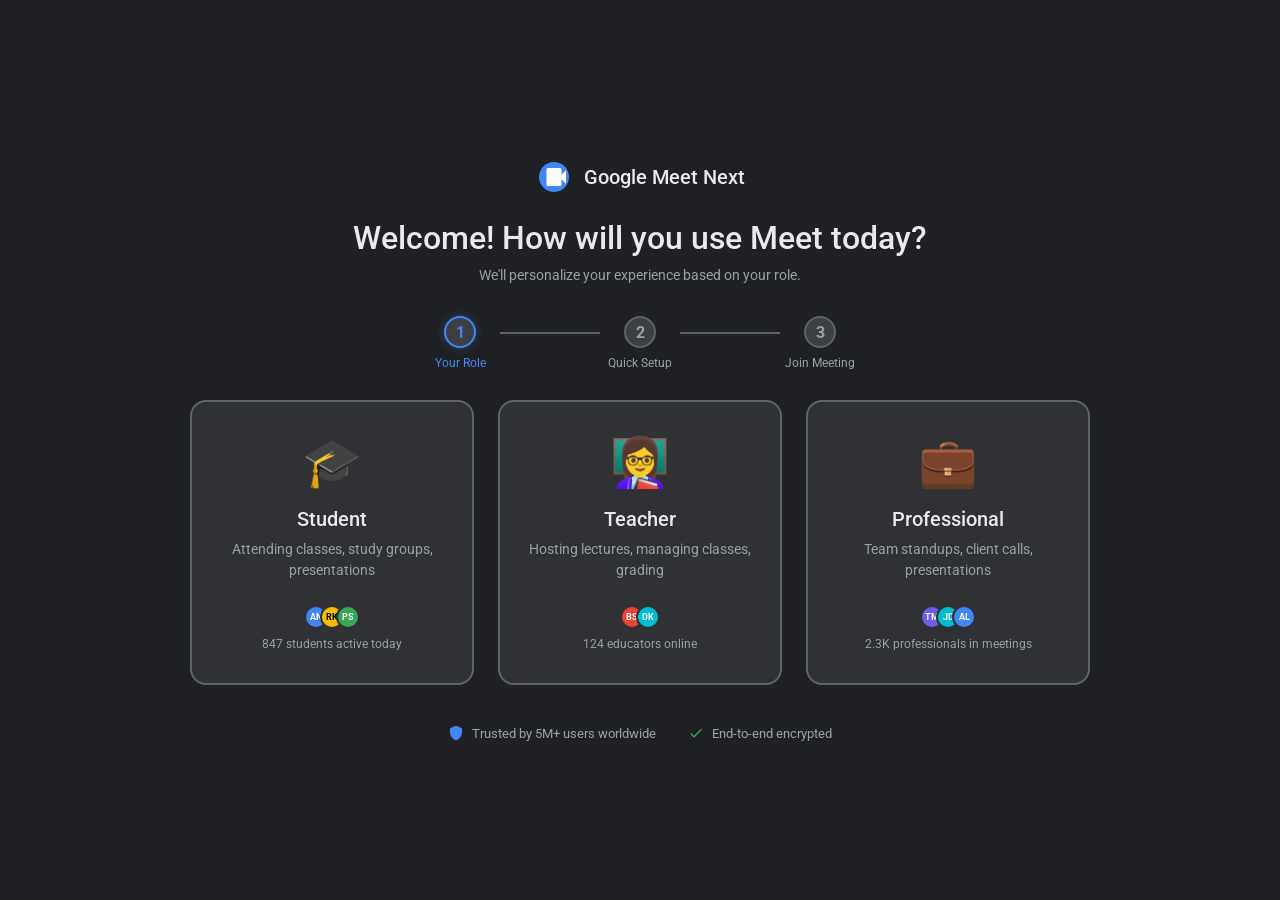
==== dashboard.html @ 0993a013 "Initial commit: push project" ====
<!DOCTYPE html>
<html lang="en">
<head>
    <meta charset="UTF-8">
    <meta name="viewport" content="width=device-width, initial-scale=1.0">
    <title>Google Meet Next — Smart Dashboard</title>
    <meta name="description" content="Persuasion psychology-driven meeting dashboard with trust-building onboarding and smart conversion.">
    <link href="https://fonts.googleapis.com/css2?family=Google+Sans:wght@400;500;700&family=Roboto:wght@300;400;500&display=swap" rel="stylesheet">
    <link rel="stylesheet" href="dashboard.css">
</head>
<body class="dashboard-body">

<!-- ============================================================
     SCREEN 0: ROLE SELECTOR (Commitment & Consistency)
     HCI: Micro-commitment — small choice → bigger engagement
     Psychology: Commitment & Consistency (Cialdini)
     ============================================================ -->
<div class="role-screen" id="roleScreen">
    <div class="role-card">
        <div class="role-header">
            <div class="google-meet-logo">
                <svg viewBox="0 0 24 24" width="36" height="36">
                    <path fill="#4285F4" d="M12 2C6.48 2 2 6.48 2 12s4.48 10 10 10 10-4.48 10-10S17.52 2 12 2z"/>
                    <path fill="#fff" d="M17 10.5V7c0-.55-.45-1-1-1H8c-.55 0-1 .45-1 1v10c0 .55.45 1 1 1h8c.55 0 1-.45 1-1v-3.5l3 3v-9l-3 3z"/>
                </svg>
                <span>Google Meet Next</span>
            </div>
            <h1>Welcome! How will you use Meet today?</h1>
            <p class="role-subtitle">We'll personalize your experience based on your role.</p>
        </div>

        <!-- Step indicator (Commitment — shows progress) -->
        <div class="commitment-progress">
            <div class="progress-step active"><span>1</span><label>Your Role</label></div>
            <div class="progress-line"></div>
            <div class="progress-step"><span>2</span><label>Quick Setup</label></div>
            <div class="progress-line"></div>
            <div class="progress-step"><span>3</span><label>Join Meeting</label></div>
        </div>

        <div class="role-options">
            <!-- Student -->
            <button class="role-option" onclick="selectRole('student')">
                <div class="role-icon">🎓</div>
                <h3>Student</h3>
                <p>Attending classes, study groups, presentations</p>
                <!-- Social Proof -->
                <div class="role-social-proof">
                    <div class="avatar-stack">
                        <div class="mini-avatar avatar-color-0">AN</div>
                        <div class="mini-avatar avatar-color-2">RK</div>
                        <div class="mini-avatar avatar-color-3">PS</div>
                    </div>
                    <span>847 students active today</span>
                </div>
            </button>
            <!-- Teacher -->
            <button class="role-option" onclick="selectRole('teacher')">
                <div class="role-icon">👩‍🏫</div>
                <h3>Teacher</h3>
                <p>Hosting lectures, managing classes, grading</p>
                <div class="role-social-proof">
                    <div class="avatar-stack">
                        <div class="mini-avatar avatar-color-1">BS</div>
                        <div class="mini-avatar avatar-color-5">DK</div>
                    </div>
                    <span>124 educators online</span>
                </div>
            </button>
            <!-- Professional -->
            <button class="role-option" onclick="selectRole('professional')">
                <div class="role-icon">💼</div>
                <h3>Professional</h3>
                <p>Team standups, client calls, presentations</p>
                <div class="role-social-proof">
                    <div class="avatar-stack">
                        <div class="mini-avatar avatar-color-4">TM</div>
                        <div class="mini-avatar avatar-color-5">JD</div>
                        <div class="mini-avatar avatar-color-0">AL</div>
                    </div>
                    <span>2.3K professionals in meetings</span>
                </div>
            </button>
        </div>

        <!-- Authority badge -->
        <div class="authority-badge-row">
            <div class="authority-badge">
                <svg viewBox="0 0 24 24" width="16" height="16" fill="#4285F4"><path d="M12 1L3 5v6c0 5.55 3.84 10.74 9 12 5.16-1.26 9-6.45 9-12V5l-9-4z"/></svg>
                <span>Trusted by 5M+ users worldwide</span>
            </div>
            <div class="authority-badge">
                <svg viewBox="0 0 24 24" width="16" height="16" fill="#34A853"><path d="M9 16.17L4.83 12l-1.42 1.41L9 19 21 7l-1.41-1.41L9 16.17z"/></svg>
                <span>End-to-end encrypted</span>
            </div>
        </div>
    </div>
</div>

<!-- ============================================================
     SCREEN 1: ONBOARDING WIZARD (Reciprocity + Trust Building)
     HCI: Progressive Disclosure, Reciprocity (give tips before asking)
     Psychology: Reciprocity (Cialdini), Liking (friendly tone)
     ============================================================ -->
<div class="onboarding-screen" id="onboardingScreen" style="display:none;">
    <div class="onboarding-card">
        <div class="onboarding-header">
            <div class="onboarding-avatar" id="onboardingAvatar">🎓</div>
            <h2 id="onboardingGreeting">Welcome, Student!</h2>
            <p class="onboarding-sub" id="onboardingSub">Here are some free tips to make your meetings better. No strings attached!</p>
        </div>

        <!-- Reciprocity: Free tips given BEFORE asking for anything -->
        <div class="onboarding-tips" id="onboardingTips">
            <div class="tip-card visible" id="tip-1">
                <div class="tip-icon">🎤</div>
                <h4>Pro Tip: Mute with Space</h4>
                <p>Press the spacebar to quickly mute/unmute. 3x faster than clicking!</p>
                <div class="tip-tag reciprocity-tag">🎁 Free tip — just for you</div>
            </div>
            <div class="tip-card" id="tip-2">
                <div class="tip-icon">📝</div>
                <h4>Pro Tip: Take Notes In-Meeting</h4>
                <p>Click the Notes button to write & export meeting notes without leaving the call.</p>
                <div class="tip-tag reciprocity-tag">🎁 Another free one!</div>
            </div>
            <div class="tip-card" id="tip-3">
                <div class="tip-icon">🎯</div>
                <h4>Pro Tip: Focus Mode</h4>
                <p>Use Focus Mode to dim distractions and highlight only the speaker. Great for lectures!</p>
                <div class="tip-tag reciprocity-tag">🎁 You're getting the VIP treatment</div>
            </div>
        </div>

        <!-- Progress dots -->
        <div class="onboarding-dots">
            <div class="dot active" data-tip="1"></div>
            <div class="dot" data-tip="2"></div>
            <div class="dot" data-tip="3"></div>
        </div>

        <div class="onboarding-actions">
            <button class="btn-secondary" onclick="skipOnboardingWizard()">Skip tips</button>
            <button class="btn-primary-action" id="onboardingNextBtn" onclick="nextOnboardingTip()">Next tip →</button>
        </div>

        <!-- Commitment progress -->
        <div class="commitment-progress compact">
            <div class="progress-step completed"><span>✓</span><label>Your Role</label></div>
            <div class="progress-line filled"></div>
            <div class="progress-step active"><span>2</span><label>Quick Setup</label></div>
            <div class="progress-line"></div>
            <div class="progress-step"><span>3</span><label>Join Meeting</label></div>
        </div>
    </div>
</div>

<!-- ============================================================
     SCREEN 2: MAIN DASHBOARD
     HCI: Gestalt Symmetry, Information Architecture
     Psychology: Social Proof, Scarcity, Authority, Liking
     ============================================================ -->
<div class="dashboard-main" id="dashboardMain" style="display:none;">

    <!-- Scarcity + Authority top banner -->
    <div class="persuasion-banner" role="alert" id="persuasionBanner">
        <div class="banner-left">
            <svg viewBox="0 0 24 24"><path d="M12 2C6.48 2 2 6.48 2 12s4.48 10 10 10 10-4.48 10-10S17.52 2 12 2zm1 15h-2v-6h2v6zm0-8h-2V7h2v2z"/></svg>
            <span id="bannerText"><strong>Urgent:</strong> Prof. Sivaselvan requested your presence. <span class="social-proof-inline" id="lobbyCount">14 other students</span> are already waiting.</span>
        </div>
        <div class="scarcity-timer" id="scarcityTimer">
            <span class="timer-label">Meeting starts in</span>
            <span class="timer-value" id="timerValue">04:59</span>
        </div>
    </div>

    <div class="dashboard-container">
        <!-- LEFT PANEL -->
        <div class="side-panel history-panel">
            <header>
                <h2 id="dashboardTitle">Meeting Dashboard</h2>
                <p id="dashboardWelcome">Welcome back, Anjani</p>
                <!-- Authority: Verified badge -->
                <div class="user-authority-badge" id="userBadge">
                    <span class="verified-icon">✓</span>
                    <span id="userBadgeText">Verified Student</span>
                </div>
            </header>

            <!-- Social Proof: Active meetings counter -->
            <div class="social-proof-card">
                <div class="sp-header">
                    <h4>Happening Now</h4>
                    <span class="sp-live-dot"></span>
                </div>
                <div class="sp-stats">
                    <div class="sp-stat">
                        <span class="sp-number" id="activeMeetings">23</span>
                        <span class="sp-label">Active meetings</span>
                    </div>
                    <div class="sp-stat">
                        <span class="sp-number" id="activeUsers">187</span>
                        <span class="sp-label">People online</span>
                    </div>
                </div>
                <!-- Social proof avatars -->
                <div class="sp-users">
                    <div class="avatar-stack-lg">
                        <div class="mini-avatar avatar-color-1">BS</div>
                        <div class="mini-avatar avatar-color-2">RK</div>
                        <div class="mini-avatar avatar-color-3">PS</div>
                        <div class="mini-avatar avatar-color-0">AN</div>
                        <div class="mini-avatar avatar-color-4">+3</div>
                    </div>
                    <span class="sp-names">Prof. Sivaselvan, Rahul, Priya and 4 others</span>
                </div>
            </div>

            <!-- Meeting creation (Legacy abandonment: segmented, no dropdowns) -->
            <div class="meeting-type-selector">
                <label>Create New Meeting</label>
                <div class="segmented-control" role="group">
                    <button class="segment active" onclick="setMeetingType('instant')">Instant</button>
                    <button class="segment" onclick="setMeetingType('later')">For Later</button>
                    <button class="segment" onclick="setMeetingType('calendar')">Calendar</button>
                </div>
                <p class="auto-save-hint">✓ Changes auto-save. No reset button needed.</p>
            </div>

            <!-- Frequent contacts (Liking — familiar faces) -->
            <div class="quick-invite-section">
                <label>Quick Invite (People you like)</label>
                <div class="frequent-contacts">
                    <div class="contact-pill avatar-color-1">BS <span>Prof. Sivaselvan</span></div>
                    <div class="contact-pill avatar-color-2">RK <span>Rahul K.</span></div>
                    <div class="contact-pill avatar-color-3">PS <span>Priya S.</span></div>
                </div>
            </div>

            <!-- Meeting history (infinite scroll) -->
            <div class="history-list-wrapper">
                <label>Past Recordings</label>
                <div class="infinite-scroll-list" id="pastMeetingsList"></div>
                <div class="infinite-loading-spinner" id="loadingSpinner">Loading more...</div>
            </div>
        </div>

        <!-- RIGHT PANEL: Auth + CAPTCHA -->
        <div class="side-panel auth-panel">
            <div class="auth-card">
                <h2>Join Meeting</h2>
                <p>Authentication required for HCI Term Review.</p>

                <!-- Authority endorsement -->
                <div class="authority-endorsement">
                    <div class="endorsement-avatar avatar-color-1">BS</div>
                    <div class="endorsement-info">
                        <span class="endorsement-name">Prof. Sivaselvan</span>
                        <span class="endorsement-role">Meeting Host • Verified Educator</span>
                    </div>
                    <span class="verified-badge-sm">✓</span>
                </div>

                <!-- Password (legacy abandonment: visible by default) -->
                <div class="input-group">
                    <label for="meetingPasscode">Meeting Passcode</label>
                    <div class="password-wrapper">
                        <input type="text" id="meetingPasscode" value="HCI-Final-2026" placeholder="Enter code">
                        <button class="toggle-password" onclick="togglePasswordVisibility()" aria-label="Toggle password visibility">Hide</button>
                    </div>
                </div>

                <!-- Adaptive Verification Container (Layered Security) -->
                <div class="adaptive-verification-section" id="adaptiveVerificationContainer">
                    <button class="btn-primary auth-submit-btn" id="joinMeetingBtn" onclick="validateAndJoin()">Join Meeting</button>
                    
                    <div id="authErrorMsg" class="error-msg"></div>

                    <!-- Layer 1: Invisible Heuristic Spinner -->
                    <div class="invisible-layer" id="invisibleLayer" style="display:none;">
                        <div class="spinner-analysis"></div>
                        <span>Evaluating security...</span>
                    </div>

                    <!-- Layer 2: Spatial Drag Challenge (Low Risk Flag) -->
                    <div class="captcha-box novel-captcha" id="spatialChallenge" style="display:none;">
                        <span class="captcha-prompt">Security Check: Slide the key to the lock to enter securely:</span>
                        <div class="drag-environment adaptive-drag">
                            <div class="drag-target" id="meetingRoomTarget">🔒 Room</div>
                            <div class="draggable-item" id="userDraggable" draggable="true">🔑</div>
                        </div>
                        <div class="accessibility-fallback">
                            <a href="javascript:void(0)" onclick="triggerSemanticChallenge()">Using a screen reader? Audio alternative.</a>
                        </div>
                    </div>

                    <!-- Layer 3: Semantic Challenge (Screen Reader Fallback) -->
                    <div class="captcha-box" id="semanticChallenge" style="display:none;">
                        <span class="captcha-prompt">Audio/Logic challenge: What is 2 + 5?</span>
                        <input type="number" id="semanticResponse" placeholder="Type answer">
                        <button class="btn-primary-sm" onclick="verifySemantic()">Verify</button>
                    </div>
                </div>
                <div id="authErrorMsg" class="error-msg"></div>

                <!-- Premium upgrade trigger (Scarcity + Social Proof) -->
                <div class="premium-nudge" id="premiumNudge">
                    <div class="premium-header">
                        <span class="premium-badge">⚡ PRO</span>
                        <h4>Upgrade for AI meeting summaries</h4>
                    </div>
                    <p>Join 10,000+ educators who use AI-powered features</p>
                    <div class="premium-scarcity">
                        <span>🔥 40% off ends Friday</span>
                    </div>
                </div>
            </div>
        </div>
    </div>

    <!-- Commitment: Final progress -->
    <div class="commitment-progress bottom-bar" id="bottomProgressBar">
        <div class="progress-step completed"><span>✓</span><label>Your Role</label></div>
        <div class="progress-line filled"></div>
        <div class="progress-step completed"><span>✓</span><label>Quick Setup</label></div>
        <div class="progress-line filled"></div>
        <div class="progress-step active"><span>3</span><label>Join Meeting</label></div>
    </div>
</div>

<script src="dashboard.js"></script>
</body>
</html>
---- dashboard.css ----
/* ============================================================
   Google Meet Next — Smart Dashboard Styles
   HCI: Gestalt, Persuasion, Legacy Design Abandonment
   Psychology: Color Psychology System
   ============================================================ */

:root {
  /* Color Psychology System */
  --bg-dark: #202124;
  --bg-secondary: #303134;
  --panel-bg: #3c4043;
  --text-primary: #e8eaed;
  --text-secondary: #9aa0a6;
  
  --trust-blue: #4285F4;      /* Authority & Reliability */
  --trust-blue-hover: #8AB4F8;
  --urgency-red: #EA4335;     /* Scarcity & Action */
  --urgency-red-light: rgba(234, 67, 53, 0.15);
  --success-green: #34A853;   /* Positive Reinforcement */
  --success-green-light: rgba(52, 168, 83, 0.15);
  --focus-indigo: #6C5CE7;    /* Concentration */
  --energy-yellow: #FBBC04;   /* Positivity & Warmth */

  --border-color: #5f6368;
}

* {
  box-sizing: border-box;
  margin: 0;
  padding: 0;
  font-family: 'Google Sans', 'Roboto', sans-serif;
}

body.dashboard-body {
  background-color: var(--bg-dark);
  color: var(--text-primary);
  display: flex;
  flex-direction: column;
  height: 100vh;
  overflow: hidden;
}

h1, h2, h3, h4 { font-weight: 500; }
p { color: var(--text-secondary); line-height: 1.5; font-size: 14px; }

/* ============================================================
   COMMITMENT PROGRESS BAR (Scarcity & Consistency)
   ============================================================ */
.commitment-progress {
  display: flex;
  align-items: center;
  justify-content: center;
  margin: 30px 0;
  width: 100%;
}
.commitment-progress.compact { margin: 20px 0 0 0; }
.commitment-progress.bottom-bar {
  background: var(--bg-secondary);
  margin: 0;
  padding: 15px;
  border-top: 1px solid var(--border-color);
}
.progress-step {
  display: flex;
  flex-direction: column;
  align-items: center;
  gap: 8px;
  width: 80px;
}
.progress-step span {
  width: 32px;
  height: 32px;
  border-radius: 50%;
  background: var(--panel-bg);
  color: var(--text-secondary);
  display: flex;
  align-items: center;
  justify-content: center;
  font-weight: bold;
  border: 2px solid var(--border-color);
  transition: all 0.3s;
}
.progress-step label {
  font-size: 12px;
  color: var(--text-secondary);
  margin: 0;
  white-space: nowrap;
}
.progress-step.active span {
  border-color: var(--trust-blue);
  color: var(--trust-blue);
  box-shadow: 0 0 10px rgba(66, 133, 244, 0.3);
}
.progress-step.active label { color: var(--trust-blue); }
.progress-step.completed span {
  background: var(--success-green);
  border-color: var(--success-green);
  color: #fff;
}
.progress-step.completed label { color: var(--text-primary); }
.progress-line {
  flex: 1;
  max-width: 100px;
  height: 2px;
  background: var(--border-color);
  margin-bottom: 20px;
  transition: all 0.3s;
}
.progress-line.filled { background: var(--success-green); }

/* ============================================================
   SCREEN 0: ROLE SELECTOR
   ============================================================ */
.role-screen {
  position: fixed;
  inset: 0;
  background: var(--bg-dark);
  z-index: 100;
  display: flex;
  align-items: center;
  justify-content: center;
}
.role-card {
  max-width: 900px;
  width: 90%;
  text-align: center;
}
.google-meet-logo {
  display: flex;
  align-items: center;
  justify-content: center;
  gap: 12px;
  margin-bottom: 24px;
  font-size: 20px;
  font-weight: 500;
}
.role-header h1 { font-size: 32px; margin-bottom: 8px; }
.role-options {
  display: flex;
  gap: 24px;
  margin-top: 30px;
}
.role-option {
  flex: 1;
  background: var(--bg-secondary);
  border: 2px solid var(--border-color);
  border-radius: 16px;
  padding: 32px 24px;
  cursor: pointer;
  transition: all 0.2s;
  display: flex;
  flex-direction: column;
  align-items: center;
  text-align: center;
  color: var(--text-primary);
}
.role-option:hover {
  border-color: var(--trust-blue);
  background: rgba(66, 133, 244, 0.05);
  transform: translateY(-4px);
  box-shadow: 0 10px 20px rgba(0,0,0,0.2);
}
.role-icon { font-size: 48px; margin-bottom: 16px; }
.role-option h3 { font-size: 20px; margin-bottom: 8px; }
.role-option p { margin-bottom: 24px; }

/* Social Proof (Avatar Stacks) */
.role-social-proof {
  margin-top: auto;
  display: flex;
  flex-direction: column;
  align-items: center;
  gap: 8px;
}
.avatar-stack { display: flex; justify-content: center; }
.mini-avatar {
  width: 24px;
  height: 24px;
  border-radius: 50%;
  border: 2px solid var(--bg-secondary);
  margin-left: -8px;
  display: flex;
  align-items: center;
  justify-content: center;
  font-size: 9px;
  font-weight: bold;
  color: #fff;
}
.mini-avatar:first-child { margin-left: 0; }
.role-social-proof span { font-size: 12px; color: var(--text-secondary); }

/* Avatar Colors */
.avatar-color-0 { background: #4285F4; }
.avatar-color-1 { background: #EA4335; }
.avatar-color-2 { background: #FBBC04; color: #000; }
.avatar-color-3 { background: #34A853; }
.avatar-color-4 { background: #6C5CE7; }
.avatar-color-5 { background: #00BCD4; }

.authority-badge-row {
  display: flex;
  justify-content: center;
  gap: 32px;
  margin-top: 40px;
}
.authority-badge {
  display: flex;
  align-items: center;
  gap: 8px;
  font-size: 13px;
  color: var(--text-secondary);
}

/* ============================================================
   SCREEN 1: ONBOARDING WIZARD (Reciprocity & Liking)
   ============================================================ */
.onboarding-screen {
  position: fixed;
  inset: 0;
  background: var(--bg-dark);
  z-index: 90;
  display: flex;
  align-items: center;
  justify-content: center;
}
.onboarding-card {
  background: var(--bg-secondary);
  border-radius: 16px;
  padding: 40px;
  max-width: 500px;
  width: 90%;
  border: 1px solid var(--border-color);
  box-shadow: 0 20px 40px rgba(0,0,0,0.5);
}
.onboarding-header { text-align: center; margin-bottom: 30px; }
.onboarding-avatar {
  font-size: 48px;
  background: rgba(255,255,255,0.05);
  width: 80px;
  height: 80px;
  border-radius: 50%;
  display: flex;
  align-items: center;
  justify-content: center;
  margin: 0 auto 16px;
}
.onboarding-header h2 { font-size: 24px; color: var(--text-primary); }

.onboarding-tips {
  min-height: 180px;
  position: relative;
}
.tip-card {
  position: absolute;
  inset: 0;
  background: var(--panel-bg);
  border-radius: 12px;
  padding: 24px;
  display: flex;
  flex-direction: column;
  align-items: center;
  text-align: center;
  opacity: 0;
  pointer-events: none;
  transform: translateX(20px);
  transition: all 0.4s cubic-bezier(0.4, 0, 0.2, 1);
  border: 1px solid var(--border-color);
}
.tip-card.visible {
  opacity: 1;
  pointer-events: all;
  transform: translateX(0);
}
.tip-icon { font-size: 32px; margin-bottom: 12px; }
.tip-card h4 { font-size: 18px; margin-bottom: 8px; color: var(--trust-blue-hover); }
.reciprocity-tag {
  margin-top: auto;
  background: var(--success-green-light);
  color: var(--success-green);
  padding: 6px 12px;
  border-radius: 20px;
  font-size: 12px;
  font-weight: 500;
}

.onboarding-dots {
  display: flex;
  justify-content: center;
  gap: 8px;
  margin: 24px 0;
}
.dot {
  width: 8px;
  height: 8px;
  border-radius: 50%;
  background: var(--border-color);
  transition: all 0.3s;
}
.dot.active {
  background: var(--trust-blue);
  width: 16px;
  border-radius: 4px;
}

.onboarding-actions {
  display: flex;
  justify-content: space-between;
  align-items: center;
}
.btn-secondary {
  background: transparent;
  border: none;
  color: var(--text-secondary);
  font-size: 14px;
  cursor: pointer;
  padding: 8px;
}
.btn-secondary:hover { color: var(--text-primary); }
.btn-primary-action {
  background: var(--trust-blue);
  color: #fff;
  border: none;
  padding: 10px 24px;
  border-radius: 8px;
  font-weight: bold;
  cursor: pointer;
  font-size: 14px;
  transition: background 0.2s;
}
.btn-primary-action:hover { background: var(--trust-blue-hover); }

/* ============================================================
   SCREEN 2: MAIN DASHBOARD
   ============================================================ */
.dashboard-main { 
  display: flex; 
  flex-direction: column; 
  height: 100vh; 
}

/* Scarcity Banner */
.persuasion-banner {
  background: var(--urgency-red-light);
  border-bottom: 1px solid var(--urgency-red);
  padding: 12px 24px;
  display: flex;
  justify-content: space-between;
  align-items: center;
}
.banner-left { display: flex; align-items: center; gap: 12px; color: var(--urgency-red); font-size: 14px; }
.banner-left svg { width: 20px; height: 20px; fill: currentColor; }
.social-proof-inline { font-weight: bold; text-decoration: underline; }
.scarcity-timer {
  background: var(--urgency-red);
  color: #fff;
  padding: 4px 12px;
  border-radius: 20px;
  font-size: 13px;
  font-weight: bold;
  display: flex;
  gap: 8px;
}

.dashboard-container {
  display: flex;
  flex: 1;
  padding: 32px;
  gap: 32px;
  max-width: 1200px;
  margin: 0 auto;
  width: 100%;
}

.side-panel {
  background-color: var(--bg-secondary);
  border-radius: 16px;
  padding: 32px;
  display: flex;
  flex-direction: column;
  gap: 24px;
  border: 1px solid var(--border-color);
}

.history-panel { flex: 1; }
.auth-panel { flex: 1; border-top: 4px solid var(--trust-blue); }

.user-authority-badge {
  display: inline-flex;
  align-items: center;
  gap: 6px;
  background: rgba(66, 133, 244, 0.1);
  padding: 4px 10px;
  border-radius: 12px;
  margin-top: 8px;
}
.verified-icon {
  background: var(--trust-blue);
  color: #fff;
  font-size: 10px;
  width: 14px;
  height: 14px;
  display: flex;
  align-items: center;
  justify-content: center;
  border-radius: 50%;
}
#userBadgeText { font-size: 12px; color: var(--trust-blue-hover); font-weight: 500; }

/* Social Proof Card */
.social-proof-card {
  background: var(--panel-bg);
  border-radius: 12px;
  padding: 16px;
  border: 1px solid var(--border-color);
}
.sp-header { display: flex; justify-content: space-between; align-items: center; margin-bottom: 12px; }
.sp-header h4 { font-size: 14px; color: var(--text-primary); }
.sp-live-dot {
  width: 8px;
  height: 8px;
  background: var(--success-green);
  border-radius: 50%;
  animation: pulse 2s infinite;
}
@keyframes pulse {
  0% { box-shadow: 0 0 0 0 rgba(52, 168, 83, 0.4); }
  70% { box-shadow: 0 0 0 6px rgba(52, 168, 83, 0); }
  100% { box-shadow: 0 0 0 0 rgba(52, 168, 83, 0); }
}
.sp-stats { display: flex; gap: 24px; margin-bottom: 16px; }
.sp-stat { display: flex; flex-direction: column; }
.sp-number { font-size: 24px; font-weight: bold; color: var(--text-primary); }
.sp-label { font-size: 12px; color: var(--text-secondary); }
.sp-users { display: flex; align-items: center; gap: 12px; }
.avatar-stack-lg .mini-avatar { width: 32px; height: 32px; font-size: 11px; margin-left: -12px; border: 2px solid var(--panel-bg); }
.avatar-stack-lg .mini-avatar:first-child { margin-left: 0; }
.sp-names { font-size: 12px; color: var(--text-secondary); }

/* Segmented Controls */
.meeting-type-selector label { font-size: 13px; color: var(--text-secondary); margin-bottom: 8px; display: block; font-weight: 500;}
.segmented-control {
  display: flex;
  background: var(--bg-dark);
  border-radius: 8px;
  padding: 4px;
  gap: 4px;
}
.segment {
  flex: 1;
  background: transparent;
  border: none;
  color: var(--text-primary);
  padding: 10px;
  border-radius: 6px;
  cursor: pointer;
  font-weight: 500;
  transition: all 0.2s;
}
.segment.active { background: var(--panel-bg); box-shadow: 0 2px 4px rgba(0,0,0,0.2); }
.auto-save-hint { font-size: 12px; color: var(--success-green); margin-top: 8px; }

/* Frequent Contacts */
.quick-invite-section label { display: block; font-size: 13px; color: var(--text-secondary); margin-bottom: 8px; font-weight: 500;}
.frequent-contacts { display: flex; gap: 12px; flex-wrap: wrap; }
.contact-pill {
  display: flex;
  align-items: center;
  gap: 8px;
  background: var(--panel-bg);
  padding: 4px 12px 4px 4px;
  border-radius: 20px;
  font-size: 13px;
  border: 1px solid var(--border-color);
  cursor: pointer;
  transition: background 0.2s;
}
.contact-pill:hover { background: var(--bg-dark); }
.contact-pill::before {
  content: "BS";
  color: #fff;
  background: var(--success-green);
  width: 24px;
  height: 24px;
  border-radius: 50%;
  display: flex;
  align-items: center;
  justify-content: center;
  font-weight: bold;
  font-size: 10px;
}
.contact-pill.avatar-color-2::before { content: "RK"; background: var(--energy-yellow); color: #000; }
.contact-pill.avatar-color-3::before { content: "PS"; background: var(--trust-blue); }
.contact-pill span { color: var(--text-secondary); font-size: 11px; }

/* History */
.history-list-wrapper { flex: 1; display: flex; flex-direction: column; overflow: hidden; }
.history-list-wrapper label { display: block; font-size: 13px; color: var(--text-secondary); margin-bottom: 8px; font-weight: 500;}
.infinite-scroll-list {
  flex: 1;
  overflow-y: auto;
  border: 1px solid var(--border-color);
  border-radius: 8px;
  padding: 12px;
  display: flex;
  flex-direction: column;
  gap: 8px;
  background: var(--panel-bg);
}
.past-meeting-item { background: var(--bg-dark); padding: 12px; border-radius: 6px; font-size: 13px; display: flex; justify-content: space-between; }
.pst-date { color: var(--text-secondary); font-size: 11px; }
.infinite-loading-spinner { text-align: center; padding: 12px; color: var(--text-secondary); font-size: 12px; font-style: italic; }

/* RIGHT PANEL - Authentication */
.auth-card h2 { font-size: 24px; margin-bottom: 8px; }
.auth-card p { margin-bottom: 24px; }

.authority-endorsement {
  display: flex;
  align-items: center;
  gap: 12px;
  background: var(--panel-bg);
  padding: 12px 16px;
  border-radius: 8px;
  border: 1px solid var(--border-color);
  margin-bottom: 24px;
}
.endorsement-avatar {
  width: 40px; height: 40px; border-radius: 50%; display: flex; align-items: center; justify-content: center; color: #fff; font-weight: bold; font-size: 16px;
}
.endorsement-info { display: flex; flex-direction: column; flex: 1; }
.endorsement-name { font-weight: 500; font-size: 15px; color: var(--text-primary); }
.endorsement-role { font-size: 12px; color: var(--text-secondary); }
.verified-badge-sm { background: var(--trust-blue); color: #fff; border-radius: 50%; width: 16px; height: 16px; display: flex; align-items: center; justify-content: center; font-size: 10px; }

.input-group label { display: block; font-size: 13px; color: var(--text-secondary); margin-bottom: 8px; font-weight: 500; }
.password-wrapper {
  display: flex;
  align-items: center;
  background: var(--bg-dark);
  border: 1px solid var(--border-color);
  border-radius: 8px;
  overflow: hidden;
}
.password-wrapper input {
  flex: 1;
  background: transparent;
  border: none;
  color: var(--text-primary);
  padding: 12px 16px;
  font-size: 16px;
  outline: none;
}
.password-wrapper input:focus { border: 1px solid var(--trust-blue); }
.toggle-password {
  background: transparent;
  border: none;
  border-left: 1px solid var(--border-color);
  color: var(--trust-blue-hover);
  padding: 0 16px;
  cursor: pointer;
  font-weight: 500;
  height: 100%;
}
.toggle-password:hover { text-decoration: underline; background: var(--panel-bg); }

/* CAPTCHA Section */
.captcha-section {
  background: var(--panel-bg);
  padding: 16px;
  border-radius: 8px;
  margin-bottom: 24px;
  border: 1px solid var(--border-color);
}
.captcha-header { display: flex; justify-content: space-between; align-items: center; margin-bottom: 16px; }
.captcha-header label { font-size: 13px; color: var(--text-secondary); font-weight: 500; }
.captcha-header select {
  background: var(--bg-dark);
  color: var(--text-primary);
  border: 1px solid var(--border-color);
  padding: 6px 12px;
  border-radius: 4px;
}
.captcha-prompt { display: block; margin-bottom: 12px; font-size: 14px; color: var(--text-primary); }
.captcha-box input {
  width: 100%;
  padding: 10px;
  border-radius: 4px;
  border: 1px solid var(--border-color);
  background: var(--bg-dark);
  color: var(--text-primary);
  margin-top: 8px;
}

/* Image Grid CAPTCHA */
.grid-captcha { display: grid; grid-template-columns: repeat(3, 1fr); gap: 4px; }
.grid-cell { aspect-ratio: 1; background: #555; cursor: pointer; border: 2px solid transparent; border-radius: 4px; transition: transform 0.1s; }
.grid-cell:hover { transform: scale(0.95); }
.grid-cell.selected { border-color: var(--trust-blue); opacity: 0.7; }

/* Novel Drag CAPTCHA */
.drag-environment {
  display: flex;
  justify-content: space-between;
  align-items: center;
  background: var(--bg-dark);
  height: 80px;
  border-radius: 8px;
  padding: 0 16px;
  position: relative;
}
.drag-target {
  border: 2px dashed var(--border-color);
  border-radius: 8px;
  width: 120px;
  height: 60px;
  display: flex;
  align-items: center;
  justify-content: center;
  color: var(--text-secondary);
  transition: all 0.3s;
  font-size: 13px;
}
.drag-target.drag-over { border-color: var(--trust-blue); background: rgba(66, 133, 244, 0.1); }
.drag-target.success { border-color: var(--success-green); background: rgba(52, 168, 83, 0.2); color: var(--success-green); }
.draggable-item {
  width: 44px;
  height: 44px;
  background: var(--trust-blue);
  color: #fff;
  border-radius: 50%;
  display: flex;
  align-items: center;
  justify-content: center;
  font-size: 20px;
  cursor: grab;
  user-select: none;
}
.draggable-item:active { cursor: grabbing; transform: scale(1.1); }

.btn-primary {
  width: 100%;
  background: var(--trust-blue);
  color: #fff;
  border: none;
  padding: 14px;
  border-radius: 8px;
  font-size: 16px;
  font-weight: bold;
  cursor: pointer;
  transition: background 0.2s;
}
.btn-primary:hover { background: var(--trust-blue-hover); }
.error-msg { color: var(--urgency-red); font-size: 14px; margin-top: 12px; text-align: center; min-height: 20px; }

/* Premium Nudge (Authority + Scarcity) */
.premium-nudge {
  margin-top: 24px;
  background: linear-gradient(135deg, rgba(66, 133, 244, 0.1), rgba(108, 92, 231, 0.1));
  border: 1px solid var(--trust-blue);
  border-radius: 8px;
  padding: 16px;
}
.premium-header { display: flex; align-items: center; gap: 8px; margin-bottom: 8px; }
.premium-badge { background: var(--focus-indigo); color: #fff; font-size: 10px; font-weight: bold; padding: 2px 6px; border-radius: 4px; }
.premium-header h4 { font-size: 14px; color: var(--trust-blue-hover); }
.premium-nudge p { font-size: 12px; margin-bottom: 12px; }
.premium-scarcity { font-size: 12px; color: var(--urgency-red); font-weight: 500; }

/* ============================================================
   8. ADAPTIVE VERIFICATION SYSTEM (AUVS) CSS
   ============================================================ */
.adaptive-verification-section {
    position: relative;
    width: 100%;
    margin-top: 20px;
    background: rgba(255, 255, 255, 0.03);
    border: 1px solid rgba(255, 255, 255, 0.1);
    border-radius: 12px;
    padding: 16px;
    overflow: hidden;
    transition: all 0.3s ease;
}

.invisible-layer {
    display: flex;
    align-items: center;
    justify-content: center;
    gap: 12px;
    color: var(--text-dark);
    font-weight: 500;
    padding: 12px 0;
}

.spinner-analysis {
    width: 24px;
    height: 24px;
    border: 3px solid rgba(138, 180, 248, 0.2);
    border-top: 3px solid var(--primary-dark);
    border-radius: 50%;
    animation: spin-analysis 1s linear infinite;
}

@keyframes spin-analysis {
    0% { transform: rotate(0deg); }
    100% { transform: rotate(360deg); }
}

.accessibility-fallback {
    margin-top: 12px;
    text-align: center;
}

.accessibility-fallback a {
    color: var(--primary-dark);
    font-size: 0.85rem;
    text-decoration: underline;
    opacity: 0.8;
}

.accessibility-fallback a:hover {
    opacity: 1;
}

.btn-primary-sm {
    background: var(--primary-dark);
    color: var(--bg-dark);
    border: none;
    padding: 8px 16px;
    border-radius: 6px;
    font-weight: 600;
    cursor: pointer;
    margin-top: 10px;
    width: 100%;
}

.captcha-box {
    animation: slideUpFade 0.4s ease forwards;
}

@keyframes slideUpFade {
    0% { opacity: 0; transform: translateY(10px); }
    100% { opacity: 1; transform: translateY(0); }
}
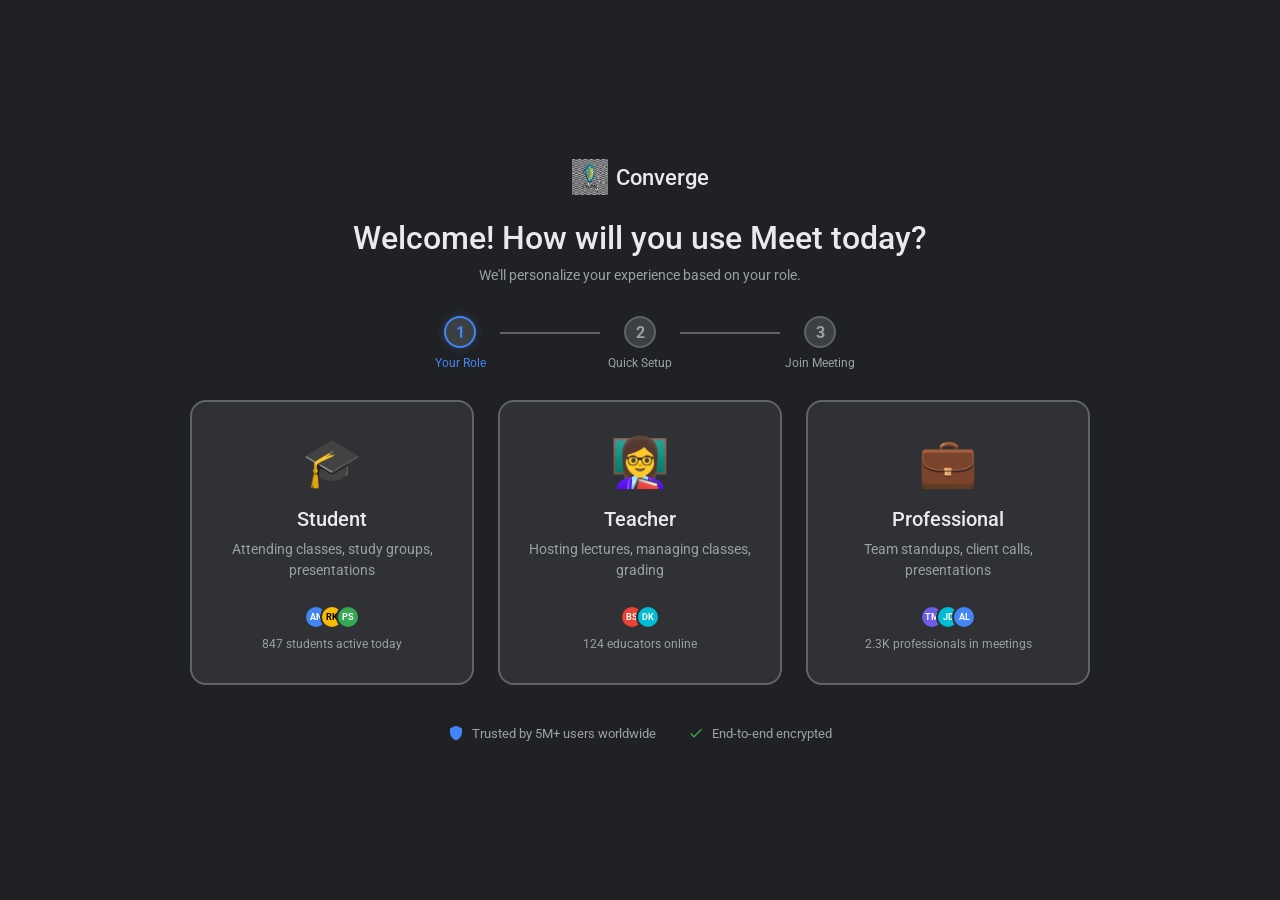
==== commit 2c3149b6: "Update project files" ====
--- a/dashboard.html
+++ b/dashboard.html
@@ -18,13 +18,10 @@
 <div class="role-screen" id="roleScreen">
     <div class="role-card">
         <div class="role-header">
-            <div class="google-meet-logo">
-                <svg viewBox="0 0 24 24" width="36" height="36">
-                    <path fill="#4285F4" d="M12 2C6.48 2 2 6.48 2 12s4.48 10 10 10 10-4.48 10-10S17.52 2 12 2z"/>
-                    <path fill="#fff" d="M17 10.5V7c0-.55-.45-1-1-1H8c-.55 0-1 .45-1 1v10c0 .55.45 1 1 1h8c.55 0 1-.45 1-1v-3.5l3 3v-9l-3 3z"/>
-                </svg>
-                <span>Google Meet Next</span>
-            </div>
+            <a href="dashboard.html" class="google-meet-logo" style="text-decoration: none; display: flex; align-items: center; gap: 8px;">
+                <img src="LOGO_CONVERGE.png" alt="Converge Logo" style="width: 36px; height: 36px;">
+                <span style="color:var(--text-primary); font-size: 22px; font-weight: 500;">Converge</span>
+            </a>
             <h1>Welcome! How will you use Meet today?</h1>
             <p class="role-subtitle">We'll personalize your experience based on your role.</p>
         </div>
@@ -273,6 +270,10 @@
                 <!-- Adaptive Verification Container (Layered Security) -->
                 <div class="adaptive-verification-section" id="adaptiveVerificationContainer">
                     <button class="btn-primary auth-submit-btn" id="joinMeetingBtn" onclick="validateAndJoin()">Join Meeting</button>
+                    <div style="text-align: center; margin-top: 12px; font-size: 12px; color: var(--text-secondary); display: flex; align-items: center; justify-content: center; gap: 6px;">
+                        <svg width="14" height="14" viewBox="0 0 24 24" fill="var(--success-green)"><path d="M12 1L3 5v6c0 5.55 3.84 10.74 9 12 5.16-1.26 9-6.45 9-12V5l-9-4zm-2 16l-4-4 1.41-1.41L10 14.17l6.59-6.59L18 9l-8 8z"/></svg>
+                        <span>Trusted by 5M+ users worldwide. End-to-end encrypted.</span>
+                    </div>
                     
                     <div id="authErrorMsg" class="error-msg"></div>
 
--- a/dashboard.css
+++ b/dashboard.css
@@ -722,15 +722,26 @@
 }
 
 .btn-primary-sm {
-    background: var(--primary-dark);
-    color: var(--bg-dark);
+    background: var(--trust-blue);
+    color: #fff;
     border: none;
-    padding: 8px 16px;
-    border-radius: 6px;
-    font-weight: 600;
+    padding: 10px 16px;
+    border-radius: 8px;
+    font-size: 15px;
+    font-weight: bold;
     cursor: pointer;
-    margin-top: 10px;
+    margin-top: 12px;
     width: 100%;
+    transition: background 0.2s, transform 0.1s;
+    box-shadow: 0 4px 12px rgba(66, 133, 244, 0.4);
+}
+
+.btn-primary-sm:hover {
+    background: var(--trust-blue-hover);
+    transform: translateY(-1px);
+}
+.btn-primary-sm:active {
+    transform: translateY(1px);
 }
 
 .captcha-box {
